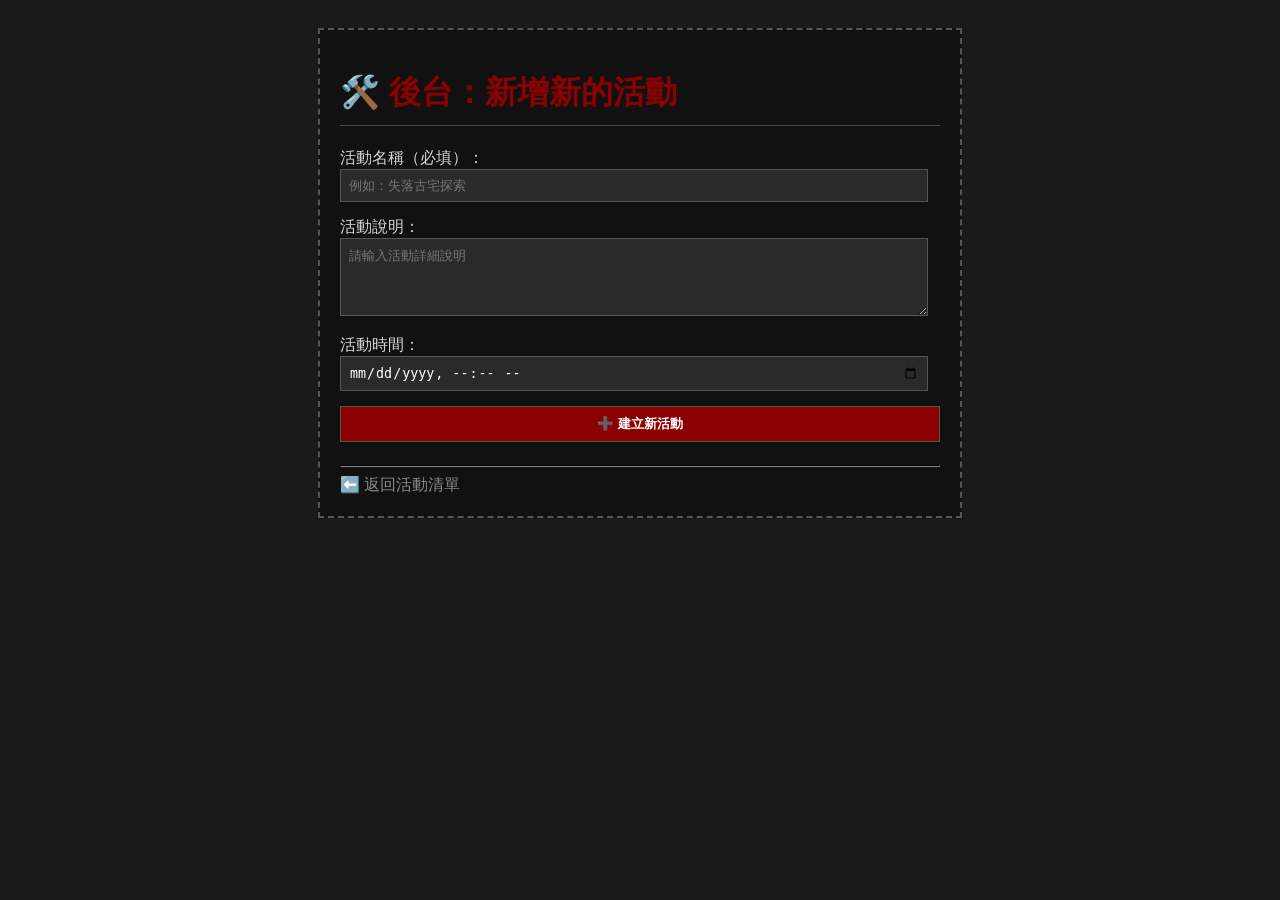
==== frontend/create.html @ 3f13c2a8 "修正前端頁面檔名、抽出共用樣式、修正 XSS 與錯誤處理 - index (2/3/4).html 改名為 create/register/registrations.html，首頁連結才不會 404" ====
<!DOCTYPE html>
<html lang="zh-TW">
<head>
    <meta charset="UTF-8">
    <meta name="viewport" content="width=device-width, initial-scale=1">
    <title>🏚️ 廢墟活動平台 - 新增活動</title>
    <link rel="stylesheet" href="css/style.css">
</head>
<body>
<div class="container narrow">
    <h1>🛠️ 後台：新增新的活動</h1>
    <form id="create-form">
        <label for="title">活動名稱（必填）：</label>
        <input type="text" id="title" required maxlength="100" placeholder="例如：失落古宅探索">

        <label for="description">活動說明：</label>
        <textarea id="description" rows="4" placeholder="請輸入活動詳細說明"></textarea>

        <label for="event_date">活動時間：</label>
        <input type="datetime-local" id="event_date" required>

        <button type="submit" id="submit-btn">➕ 建立新活動</button>
    </form>
    <hr>
    <a href="index.html" class="back-link">⬅️ 返回活動清單</a>
</div>

<script src="js/api.js"></script>
<script>
    document.getElementById('create-form').addEventListener('submit', async (e) => {
        e.preventDefault();
        const data = {
            title: document.getElementById('title').value.trim(),
            description: document.getElementById('description').value.trim(),
            event_date: document.getElementById('event_date').value.replace('T', ' ')
        };

        if (!data.title) {
            alert('活動名稱不可只有空白！');
            return;
        }

        // 送出期間停用按鈕，避免連點重複建立
        const btn = document.getElementById('submit-btn');
        btn.disabled = true;
        const res = await createEvent(data);
        btn.disabled = false;

        if (res.ok) {
            alert('活動建立成功！');
            window.location.href = 'index.html';
        } else {
            alert('建立失敗：' + res.error);
        }
    });
</script>
</body>
</html>
---- frontend/css/style.css ----
body { background-color: #1a1a1a; color: #d4d4d4; font-family: sans-serif; padding: 20px; }
.container { max-width: 800px; margin: 0 auto; border: 2px dashed #555; padding: 20px; background-color: #111; }
.container.narrow { max-width: 600px; }
h1 { color: #8b0000; border-bottom: 1px solid #444; padding-bottom: 10px; }

.btn { background-color: #8b0000; color: #fff; border: 1px solid #555; padding: 10px 15px; cursor: pointer; text-decoration: none; font-weight: bold; display: inline-block; }
.btn:hover { background-color: #ff0000; }
.btn-group .btn { margin-left: 5px; padding: 5px 10px; font-size: 14px; }
.btn-secondary { background-color: #444; }

.activity-card { border-left: 4px solid #8b0000; background: #222; padding: 15px; margin: 15px 0; display: flex; justify-content: space-between; align-items: center; }
.activity-card p { margin: 5px 0 0 0; color: #888; }

input, textarea, button { background-color: #2a2a2a; border: 1px solid #555; color: #fff; padding: 8px; width: 95%; margin-bottom: 15px; }
button { background-color: #8b0000; font-weight: bold; cursor: pointer; width: 100%; }
button:hover { background-color: #ff0000; }
button:disabled { background-color: #444; cursor: not-allowed; }

table { width: 100%; border-collapse: collapse; margin-top: 15px; }
th, td { border: 1px solid #444; padding: 10px; text-align: left; }
th { background-color: #222; color: #8b0000; }

hr { border-color: #333; }
.back-link { color: #888; text-decoration: none; }
.back-link:hover { color: #fff; }
.muted { color: #666; }
.error { color: red; }
.highlight { color: #8b0000; font-weight: bold; font-size: 18px; }
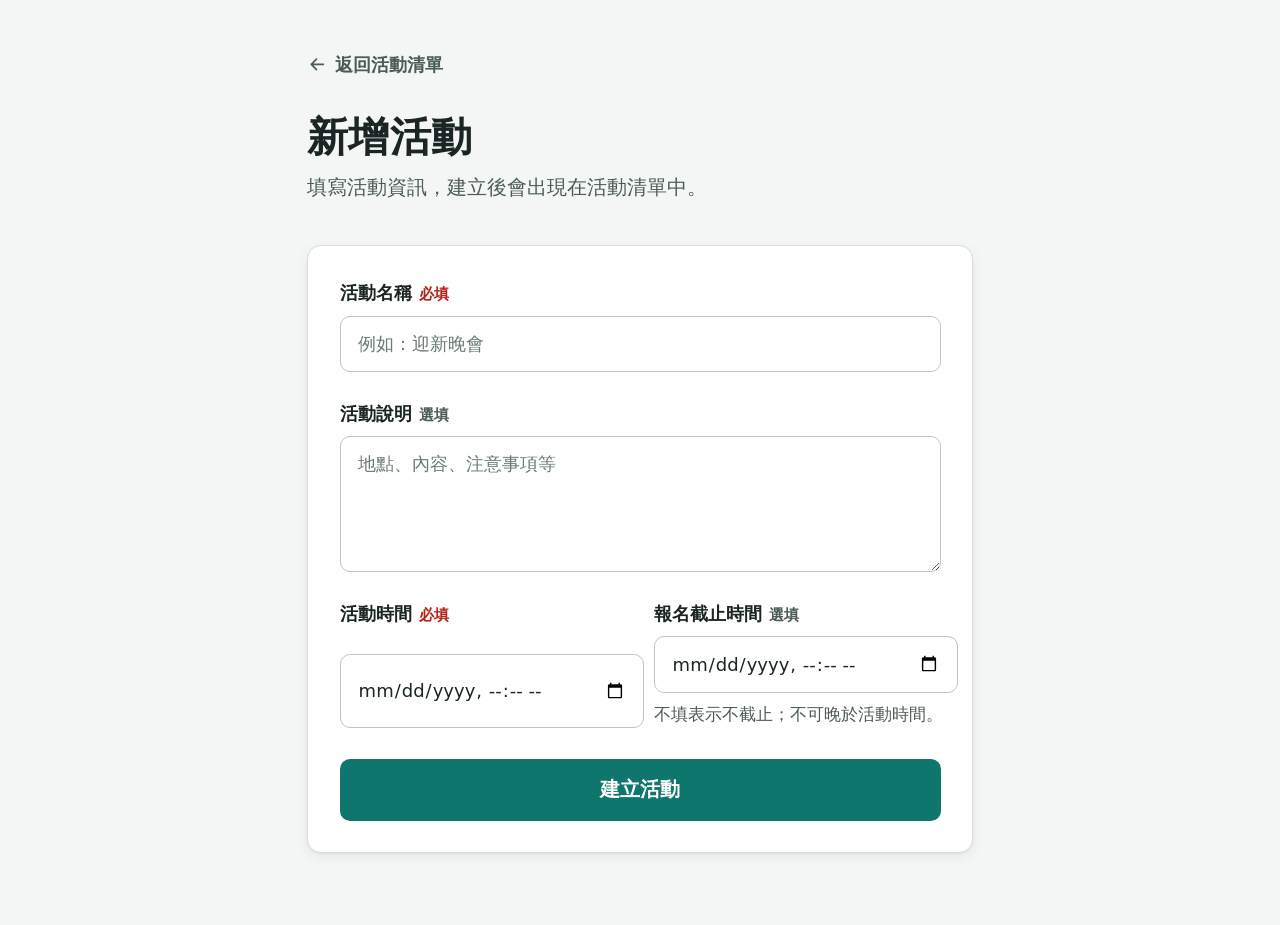
==== commit 00a0af27: "Pro 版前端與介面重新設計：淺色系、大字級 - 首頁每個活動顯示報名截止時間、目前報名人數；已截止顯示標籤並停用報名 - 新增活動可設定報名截止時間（不可晚於活動時間） - 報名頁顯示截止時間與人數" ====
--- a/frontend/create.html
+++ b/frontend/create.html
@@ -3,27 +3,52 @@
 <head>
     <meta charset="UTF-8">
     <meta name="viewport" content="width=device-width, initial-scale=1">
-    <title>🏚️ 廢墟活動平台 - 新增活動</title>
+    <title>新增活動｜活動報名平台</title>
     <link rel="stylesheet" href="css/style.css">
 </head>
 <body>
-<div class="container narrow">
-    <h1>🛠️ 後台：新增新的活動</h1>
-    <form id="create-form">
-        <label for="title">活動名稱（必填）：</label>
-        <input type="text" id="title" required maxlength="100" placeholder="例如：失落古宅探索">
+<main class="container narrow">
+    <a href="index.html" class="back-link">
+        <svg class="icon" viewBox="0 0 24 24" aria-hidden="true"><path d="M19 12H5M11 6l-6 6 6 6"/></svg>
+        返回活動清單
+    </a>
 
-        <label for="description">活動說明：</label>
-        <textarea id="description" rows="4" placeholder="請輸入活動詳細說明"></textarea>
+    <header class="page-head">
+        <div>
+            <h1>新增活動</h1>
+            <p class="lead">填寫活動資訊，建立後會出現在活動清單中。</p>
+        </div>
+    </header>
 
-        <label for="event_date">活動時間：</label>
-        <input type="datetime-local" id="event_date" required>
+    <form id="create-form" class="panel form-panel">
+        <div class="field">
+            <label for="title">活動名稱<span class="field-tag required">必填</span></label>
+            <input type="text" id="title" required maxlength="100" placeholder="例如：迎新晚會">
+        </div>
 
-        <button type="submit" id="submit-btn">➕ 建立新活動</button>
+        <div class="field">
+            <label for="description">活動說明<span class="field-tag">選填</span></label>
+            <textarea id="description" rows="4" placeholder="地點、內容、注意事項等"></textarea>
+        </div>
+
+        <div class="field-row">
+            <div class="field">
+                <label for="event_date">活動時間<span class="field-tag required">必填</span></label>
+                <input type="datetime-local" id="event_date" required>
+            </div>
+
+            <div class="field">
+                <label for="deadline">報名截止時間<span class="field-tag">選填</span></label>
+                <input type="datetime-local" id="deadline" aria-describedby="deadline-hint">
+                <p id="deadline-hint" class="hint">不填表示不截止；不可晚於活動時間。</p>
+            </div>
+        </div>
+
+        <div class="form-actions">
+            <button type="submit" id="submit-btn" class="btn btn-primary">建立活動</button>
+        </div>
     </form>
-    <hr>
-    <a href="index.html" class="back-link">⬅️ 返回活動清單</a>
-</div>
+</main>
 
 <script src="js/api.js"></script>
 <script>
@@ -32,11 +57,17 @@
         const data = {
             title: document.getElementById('title').value.trim(),
             description: document.getElementById('description').value.trim(),
-            event_date: document.getElementById('event_date').value.replace('T', ' ')
+            event_date: document.getElementById('event_date').value.replace('T', ' '),
+            deadline: document.getElementById('deadline').value.replace('T', ' ')
         };
 
         if (!data.title) {
             alert('活動名稱不可只有空白！');
+            return;
+        }
+        // 格式都是 YYYY-MM-DD HH:MM，可以直接用字串比較先後
+        if (data.deadline && data.event_date && data.deadline > data.event_date) {
+            alert('報名截止時間不可晚於活動時間！');
             return;
         }
 
--- a/frontend/css/style.css
+++ b/frontend/css/style.css
@@ -1,28 +1,599 @@
-body { background-color: #1a1a1a; color: #d4d4d4; font-family: sans-serif; padding: 20px; }
-.container { max-width: 800px; margin: 0 auto; border: 2px dashed #555; padding: 20px; background-color: #111; }
-.container.narrow { max-width: 600px; }
-h1 { color: #8b0000; border-bottom: 1px solid #444; padding-bottom: 10px; }
-
-.btn { background-color: #8b0000; color: #fff; border: 1px solid #555; padding: 10px 15px; cursor: pointer; text-decoration: none; font-weight: bold; display: inline-block; }
-.btn:hover { background-color: #ff0000; }
-.btn-group .btn { margin-left: 5px; padding: 5px 10px; font-size: 14px; }
-.btn-secondary { background-color: #444; }
-
-.activity-card { border-left: 4px solid #8b0000; background: #222; padding: 15px; margin: 15px 0; display: flex; justify-content: space-between; align-items: center; }
-.activity-card p { margin: 5px 0 0 0; color: #888; }
-
-input, textarea, button { background-color: #2a2a2a; border: 1px solid #555; color: #fff; padding: 8px; width: 95%; margin-bottom: 15px; }
-button { background-color: #8b0000; font-weight: bold; cursor: pointer; width: 100%; }
-button:hover { background-color: #ff0000; }
-button:disabled { background-color: #444; cursor: not-allowed; }
-
-table { width: 100%; border-collapse: collapse; margin-top: 15px; }
-th, td { border: 1px solid #444; padding: 10px; text-align: left; }
-th { background-color: #222; color: #8b0000; }
-
-hr { border-color: #333; }
-.back-link { color: #888; text-decoration: none; }
-.back-link:hover { color: #fff; }
-.muted { color: #666; }
-.error { color: red; }
-.highlight { color: #8b0000; font-weight: bold; font-size: 18px; }
+/* =========================================================
+   活動報名平台：共用樣式（淺色系、大字級）
+   主色：深青綠 #0f766e（白底對比 5.4:1，符合 WCAG AA）
+   ========================================================= */
+
+:root {
+    --primary: #0f766e;
+    --primary-hover: #115e59;
+    --primary-soft: #e6f2f0;
+    --primary-ring: #8fcfc6;
+
+    --bg: #f4f6f6;
+    --surface: #ffffff;
+    --surface-muted: #eef1f1;
+    --border: #d6dedc;
+    --border-strong: #b9c6c3;
+
+    --text: #1b2624;
+    --text-muted: #4b5b57;
+
+    --error: #b42318;
+    --error-soft: #fdeceb;
+    --error-border: #f3c1bc;
+
+    --radius: 14px;
+    --radius-sm: 10px;
+    --shadow: 0 1px 2px rgba(16, 38, 34, 0.06), 0 4px 14px rgba(16, 38, 34, 0.06);
+
+    --font: "Noto Sans TC", "Microsoft JhengHei", "PingFang TC", "Heiti TC", system-ui, sans-serif;
+}
+
+*,
+*::before,
+*::after {
+    box-sizing: border-box;
+}
+
+html {
+    font-size: 112.5%; /* 18px */
+    -webkit-text-size-adjust: 100%;
+}
+
+body {
+    margin: 0;
+    background-color: var(--bg);
+    color: var(--text);
+    font-family: var(--font);
+    font-size: 1rem;
+    line-height: 1.65;
+}
+
+/* ---------- 版面 ---------- */
+
+.container {
+    max-width: 1000px;
+    margin: 0 auto;
+    padding: 2.5rem 1.5rem 4rem;
+}
+
+.container.narrow {
+    max-width: 720px;
+}
+
+h1,
+h2,
+h3 {
+    margin: 0;
+    line-height: 1.3;
+    font-weight: 700;
+    color: var(--text);
+}
+
+h1 {
+    font-size: 2.25rem; /* 約 40px */
+    letter-spacing: 0.01em;
+}
+
+h2 {
+    font-size: 1.5rem; /* 約 27px */
+}
+
+p {
+    margin: 0;
+}
+
+.page-head {
+    display: flex;
+    flex-wrap: wrap;
+    align-items: flex-end;
+    justify-content: space-between;
+    gap: 1.25rem;
+    margin-bottom: 2.25rem;
+}
+
+.page-head .lead {
+    margin-top: 0.5rem;
+}
+
+.lead {
+    font-size: 1.1rem;
+    color: var(--text-muted);
+}
+
+.section-head {
+    margin-bottom: 1.25rem;
+}
+
+.panel {
+    background: var(--surface);
+    border: 1px solid var(--border);
+    border-radius: var(--radius);
+    box-shadow: var(--shadow);
+    padding: 1.75rem;
+}
+
+.panel + .panel {
+    margin-top: 1.5rem;
+}
+
+.eyebrow {
+    font-size: 0.95rem;
+    font-weight: 700;
+    color: var(--primary-hover);
+}
+
+/* ---------- 圖示 ---------- */
+
+.icon {
+    width: 1.15em;
+    height: 1.15em;
+    flex-shrink: 0;
+    vertical-align: -0.2em;
+    fill: none;
+    stroke: currentColor;
+    stroke-width: 2;
+    stroke-linecap: round;
+    stroke-linejoin: round;
+}
+
+/* ---------- 連結與按鈕 ---------- */
+
+a {
+    color: var(--primary);
+}
+
+a:hover {
+    color: var(--primary-hover);
+}
+
+:focus-visible {
+    outline: 3px solid var(--primary);
+    outline-offset: 3px;
+}
+
+.back-link {
+    display: inline-flex;
+    align-items: center;
+    gap: 0.4rem;
+    margin-bottom: 1.5rem;
+    padding: 0.25rem 0;
+    font-weight: 600;
+    text-decoration: none;
+    color: var(--text-muted);
+    border-radius: 6px;
+}
+
+.back-link:hover {
+    color: var(--primary);
+}
+
+.btn {
+    display: inline-flex;
+    align-items: center;
+    justify-content: center;
+    gap: 0.45rem;
+    min-height: 3rem;
+    padding: 0.65rem 1.4rem;
+    border: 1px solid transparent;
+    border-radius: var(--radius-sm);
+    font-family: inherit;
+    font-size: 1rem;
+    font-weight: 700;
+    line-height: 1.3;
+    text-decoration: none;
+    cursor: pointer;
+    transition: background-color 0.15s ease, border-color 0.15s ease, color 0.15s ease;
+}
+
+.btn-primary {
+    background-color: var(--primary);
+    color: #fff;
+}
+
+.btn-primary:hover {
+    background-color: var(--primary-hover);
+    color: #fff;
+}
+
+.btn-secondary {
+    background-color: var(--surface);
+    color: var(--primary-hover);
+    border-color: var(--border-strong);
+}
+
+.btn-secondary:hover {
+    background-color: var(--primary-soft);
+    border-color: var(--primary);
+    color: var(--primary-hover);
+}
+
+.btn:disabled,
+.btn-disabled,
+.btn-disabled:hover {
+    background-color: #e3e8e7;
+    border-color: #e3e8e7;
+    color: #56625f;
+    cursor: not-allowed;
+}
+
+/* ---------- 首頁：活動卡片 ---------- */
+
+.event-grid {
+    display: grid;
+    grid-template-columns: repeat(auto-fill, minmax(min(100%, 400px), 1fr));
+    gap: 1.5rem;
+}
+
+.event-grid > p {
+    grid-column: 1 / -1;
+}
+
+.event-card {
+    display: flex;
+    flex-direction: column;
+    gap: 1rem;
+    background: var(--surface);
+    border: 1px solid var(--border);
+    border-radius: var(--radius);
+    box-shadow: var(--shadow);
+    padding: 1.6rem 1.6rem 1.5rem;
+}
+
+.event-card-head {
+    display: flex;
+    align-items: flex-start;
+    justify-content: space-between;
+    gap: 0.75rem;
+}
+
+.event-title {
+    font-size: 1.35rem;
+    overflow-wrap: anywhere;
+}
+
+.event-desc {
+    color: var(--text-muted);
+    overflow-wrap: anywhere;
+    white-space: pre-line;
+}
+
+.event-meta {
+    display: grid;
+    gap: 0.5rem;
+    margin: 0;
+    padding: 1rem 1.1rem;
+    background: var(--bg);
+    border-radius: var(--radius-sm);
+}
+
+.event-meta > div {
+    display: flex;
+    flex-wrap: wrap;
+    align-items: baseline;
+    column-gap: 0.75rem;
+}
+
+.event-meta dt {
+    display: inline-flex;
+    align-items: center;
+    gap: 0.4rem;
+    min-width: 6.5em;
+    color: var(--text-muted);
+}
+
+.event-meta dt .icon {
+    color: var(--primary);
+}
+
+.event-meta dd {
+    margin: 0;
+    font-weight: 600;
+}
+
+.count {
+    font-size: 1.15em;
+    font-weight: 700;
+    color: var(--primary-hover);
+}
+
+.card-actions {
+    display: flex;
+    flex-wrap: wrap;
+    gap: 0.75rem;
+    margin-top: auto;
+}
+
+.card-actions .btn {
+    flex: 1 1 9rem;
+}
+
+.badge {
+    flex-shrink: 0;
+    display: inline-block;
+    padding: 0.15rem 0.7rem;
+    border-radius: 999px;
+    font-size: 0.9rem;
+    font-weight: 700;
+    white-space: nowrap;
+}
+
+.badge-open {
+    background: var(--primary-soft);
+    color: var(--primary-hover);
+}
+
+.badge-closed {
+    background: #e3e8e7;
+    color: #46524f;
+}
+
+/* 已截止：卡片淡化 */
+.event-card.closed {
+    background: var(--surface-muted);
+    box-shadow: none;
+}
+
+.event-card.closed .event-title,
+.event-card.closed .event-meta dd,
+.event-card.closed .count {
+    color: var(--text-muted);
+}
+
+.event-card.closed .event-meta {
+    background: #e6eaea;
+}
+
+.event-card.closed .event-meta dt .icon {
+    color: var(--text-muted);
+}
+
+/* ---------- 表單 ---------- */
+
+.form-panel {
+    display: grid;
+    gap: 1.5rem;
+}
+
+.field {
+    display: grid;
+    gap: 0.45rem;
+}
+
+.field-row {
+    display: grid;
+    grid-template-columns: repeat(auto-fit, minmax(min(100%, 260px), 1fr));
+    gap: 1.5rem;
+}
+
+label {
+    font-weight: 700;
+}
+
+.field-tag {
+    margin-left: 0.4rem;
+    font-size: 0.85rem;
+    font-weight: 600;
+    color: var(--text-muted);
+}
+
+.field-tag.required {
+    color: var(--error);
+}
+
+.hint {
+    font-size: 0.92rem;
+    color: var(--text-muted);
+}
+
+input,
+textarea {
+    width: 100%;
+    min-height: 3.1rem;
+    padding: 0.7rem 0.95rem;
+    border: 1.5px solid var(--border-strong);
+    border-radius: var(--radius-sm);
+    background-color: var(--surface);
+    color: var(--text);
+    font-family: inherit;
+    font-size: 1rem;
+    line-height: 1.5;
+    transition: border-color 0.15s ease, box-shadow 0.15s ease;
+}
+
+textarea {
+    resize: vertical;
+    min-height: 7.5rem;
+}
+
+input::placeholder,
+textarea::placeholder {
+    color: #6b7a76;
+}
+
+input:hover,
+textarea:hover {
+    border-color: #8fa29d;
+}
+
+input:focus,
+textarea:focus {
+    outline: none;
+    border-color: var(--primary);
+    box-shadow: 0 0 0 3px var(--primary-ring);
+}
+
+/* 使用者操作過後仍不合法（例如必填沒填）就標紅 */
+input:user-invalid,
+textarea:user-invalid {
+    border-color: var(--error);
+    background-color: #fffafa;
+}
+
+input:user-invalid:focus,
+textarea:user-invalid:focus {
+    box-shadow: 0 0 0 3px var(--error-border);
+}
+
+.form-actions {
+    padding-top: 0.25rem;
+}
+
+.form-actions .btn {
+    width: 100%;
+    min-height: 3.4rem;
+    font-size: 1.1rem;
+}
+
+/* ---------- 報名頁：活動摘要 ---------- */
+
+.summary-title {
+    margin-top: 0.3rem;
+    font-size: 1.6rem;
+    overflow-wrap: anywhere;
+}
+
+#act-info {
+    margin-top: 0.75rem;
+}
+
+#register-form {
+    margin-top: 1.5rem;
+}
+
+/* ---------- 報名清單頁 ---------- */
+
+.summary-row {
+    display: flex;
+    flex-wrap: wrap;
+    align-items: flex-end;
+    justify-content: space-between;
+    gap: 1rem 2rem;
+}
+
+.reg-count-line {
+    font-size: 1.15rem;
+    font-weight: 600;
+}
+
+.reg-count-line #reg-count {
+    font-size: 1.6rem;
+    font-weight: 700;
+    color: var(--primary-hover);
+}
+
+.table-wrap {
+    margin-top: 1.5rem;
+    overflow-x: auto;
+    -webkit-overflow-scrolling: touch;
+}
+
+table {
+    width: 100%;
+    min-width: 520px;
+    border-collapse: separate;
+    border-spacing: 0;
+    background: var(--surface);
+    border: 1px solid var(--border);
+    border-radius: var(--radius);
+    overflow: hidden;
+}
+
+th,
+td {
+    padding: 0.9rem 1.15rem;
+    text-align: left;
+    border-bottom: 1px solid var(--border);
+}
+
+th {
+    background-color: var(--primary-soft);
+    color: #0b4a44;
+    font-weight: 700;
+    white-space: nowrap;
+}
+
+td {
+    overflow-wrap: anywhere;
+}
+
+td:nth-child(2),
+td:nth-child(3) {
+    white-space: nowrap;
+    font-variant-numeric: tabular-nums;
+}
+
+tbody tr:nth-child(even) {
+    background-color: #f6f8f8;
+}
+
+tbody tr:last-child td {
+    border-bottom: none;
+}
+
+#message {
+    margin-top: 1.5rem;
+}
+
+/* ---------- 狀態訊息 ---------- */
+
+.muted {
+    color: var(--text-muted);
+}
+
+.event-grid > p.muted,
+#message.muted {
+    padding: 2rem 1.5rem;
+    text-align: center;
+    background: var(--surface);
+    border: 1px solid var(--border);
+    border-radius: var(--radius);
+}
+
+.error {
+    padding: 0.85rem 1.1rem;
+    border: 1px solid var(--error-border);
+    border-radius: var(--radius-sm);
+    background: var(--error-soft);
+    color: var(--error);
+    font-weight: 600;
+}
+
+/* ---------- 小螢幕 ---------- */
+
+@media (max-width: 600px) {
+    .container {
+        padding: 1.5rem 1rem 3rem;
+    }
+
+    h1 {
+        font-size: 1.85rem;
+    }
+
+    h2 {
+        font-size: 1.35rem;
+    }
+
+    .page-head {
+        margin-bottom: 1.75rem;
+    }
+
+    .page-head .btn {
+        width: 100%;
+    }
+
+    .panel,
+    .event-card {
+        padding: 1.25rem;
+    }
+
+    .summary-title {
+        font-size: 1.4rem;
+    }
+}
+
+@media (prefers-reduced-motion: reduce) {
+    * {
+        transition: none !important;
+    }
+}
